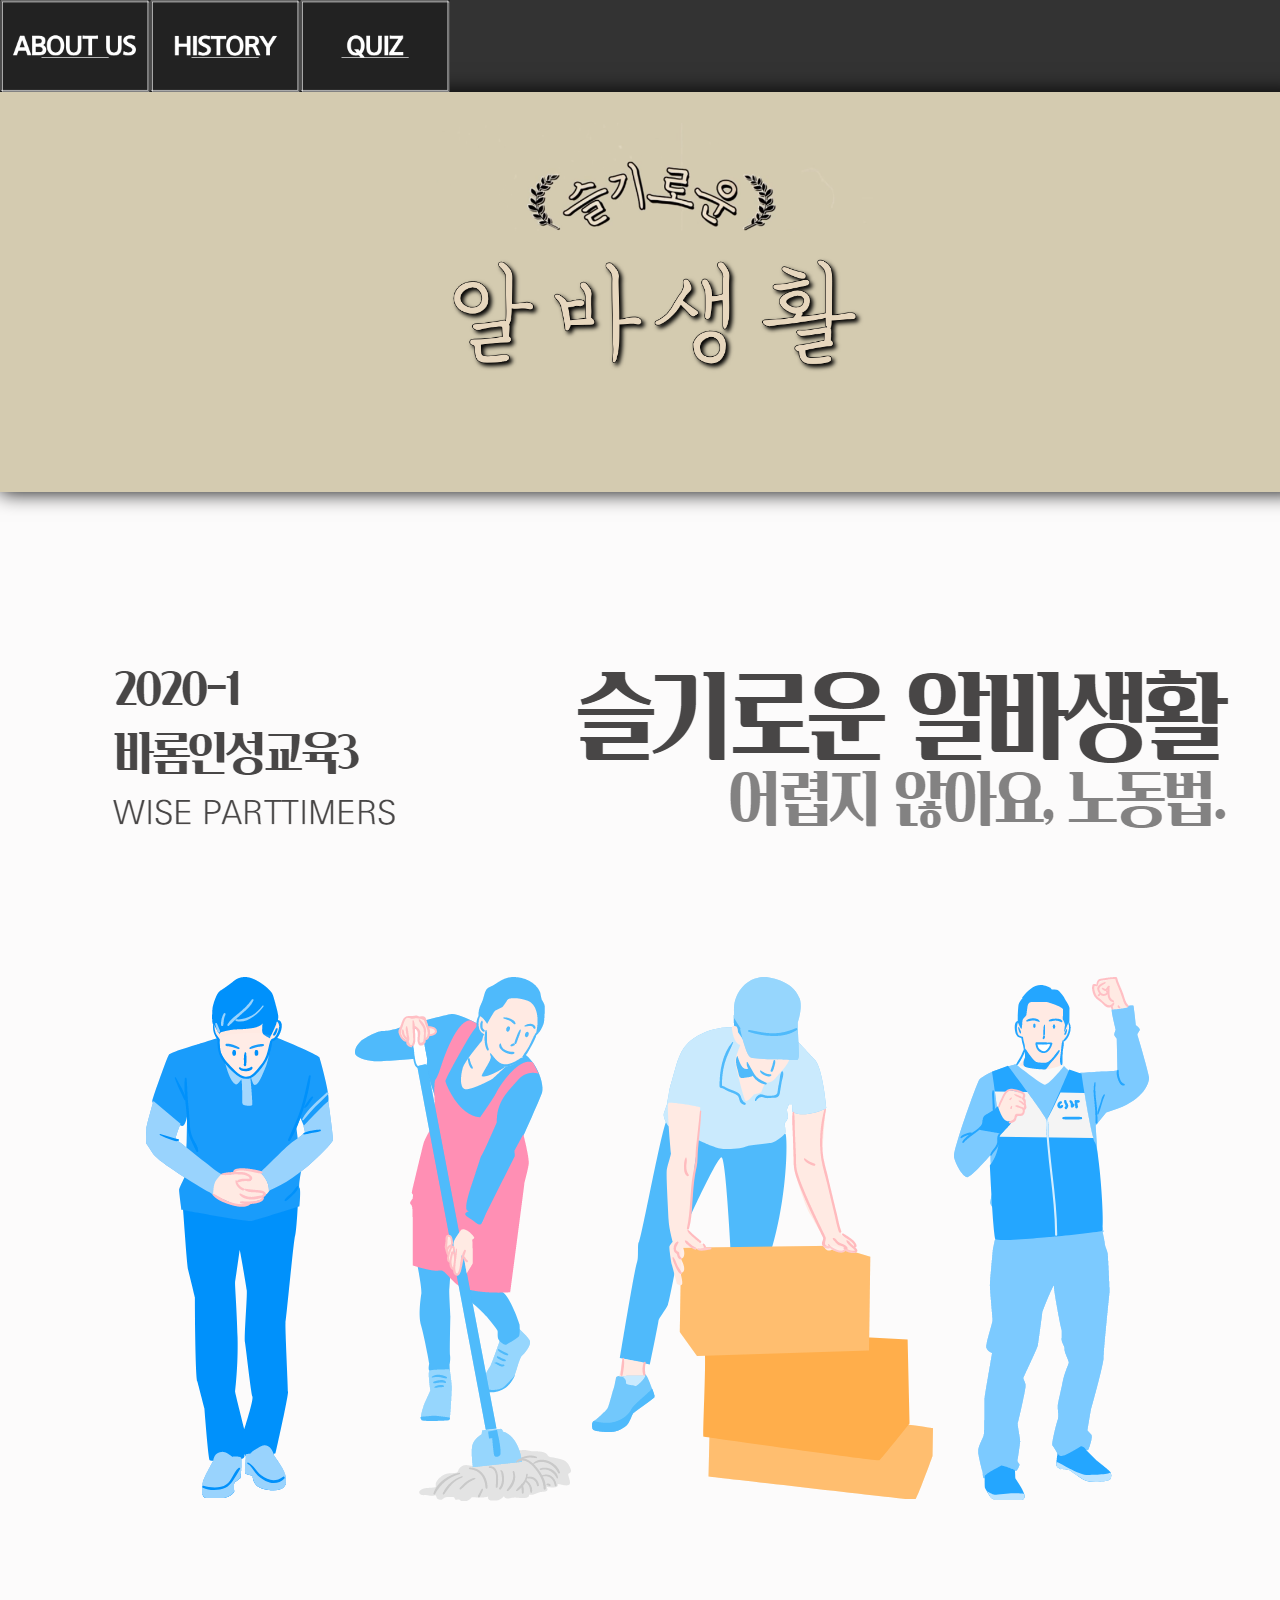
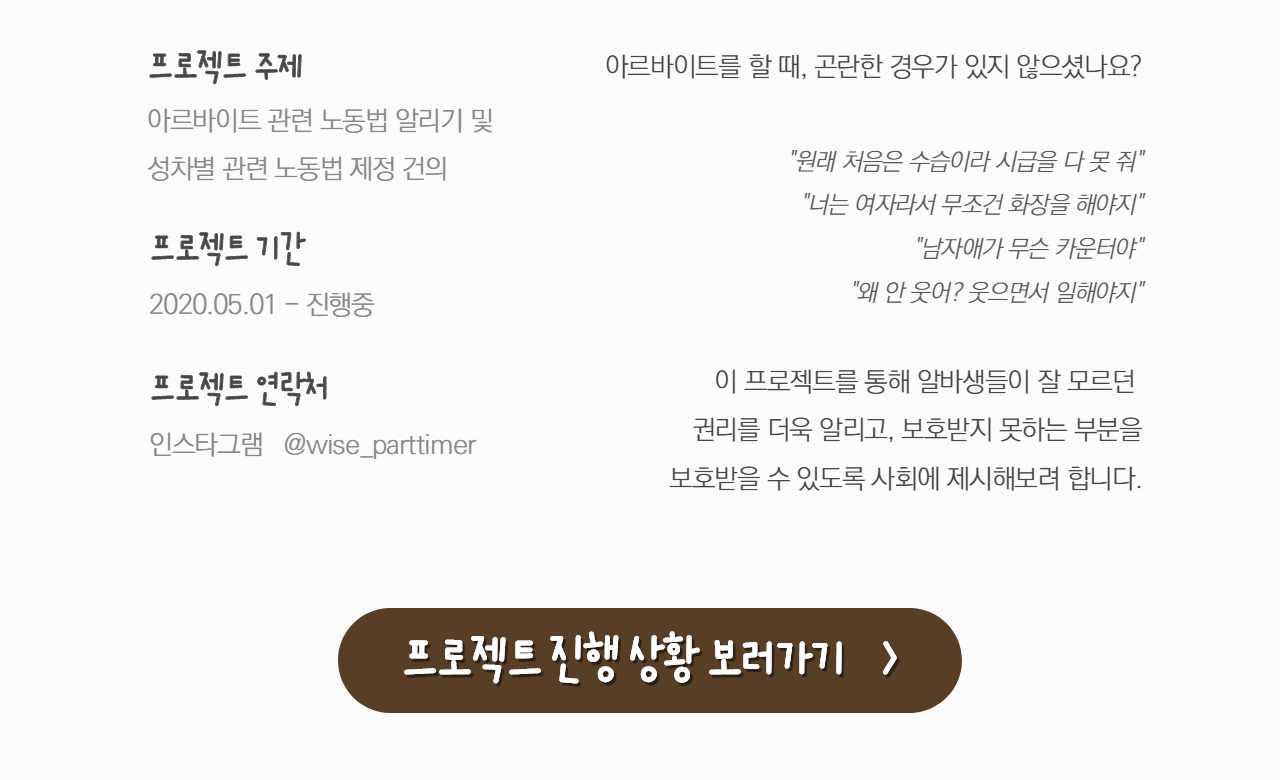
==== index.html @ 7f629c4c "200528 2012" ====
<html>
<head>
    <link href="https://fonts.googleapis.com/css?family=Noto+Sans+KR|Oxanium:400,600&display=swap" rel="stylesheet">
    <link href="/css/main.css" rel="stylesheet" type="text/css" />
    <title>슬기로운 알바생활</title>
</head>

<body>
    <div id="menu">
        <a href="/index.html"><div><img src="/img/menu1.png"></div></a>
        <a href="/history.html"><div><img src="/img/menu2.png"></div></a>
        <a href="#"><div><img src="/img/menu3.png"></div></a>
    </div>
    <div id="header"><img src = /img/team_logo.png></div>
    <div style=" width: 100%; margin-top: 50px;"><div id="desc"><img src="img/aboutus_new2.png"></div></div>

    
    
</body>
</html>
---- css/main.css ----
html {
    font-family: 'Oxanium', 'Noto Sans KR' ;
}

body {margin: 0; padding: 0; background-color: #FCFBFB;}

a, a:visited, a:hover {
    text-decoration: none;
    
}

#header { min-width : 1300px; height: 400px; background-color: #D4CBB0; box-shadow: 0 0 20px;}
#header img { height: 400px; margin: 0 auto; display: block; }

#menu { min-width: 1300px; height: 92px; background-color: #333333; display: flex; }
#menu div {width: 150px; height: 92px;}
#menu a div img {width: 150px;}

#title {width: 1300px; margin: 0 auto;}
#title img {width: 1300px; margin: 0 auto;}

#history {width : 1300px; display: flex; justify-content: space-between; margin: 0 auto;}
#history div:nth-child(1){width: 49%;}
#history div:nth-child(2){width: 2%;}
#history div:nth-child(3){width: 49%;}

#history #mid_line #line {width: 2px; height: 100%; background-color: #333; margin: 0 auto;}

#history #right_h{margin-top: 50px;}
#history #right_h div { width: 600px; height: 337.5px; margin: 0 auto;}
#history #right_h img { width: 600px;}

#history #left_h{margin-top: 50px;}
#history #left_h div { width: 600px; height: 337.5px; margin: 0 auto;}
#history #left_h img { width: 600px;}

#desc {width: 1300px; margin: 0 auto;}
#desc img {width: 1300px; margin: 0 auto;}
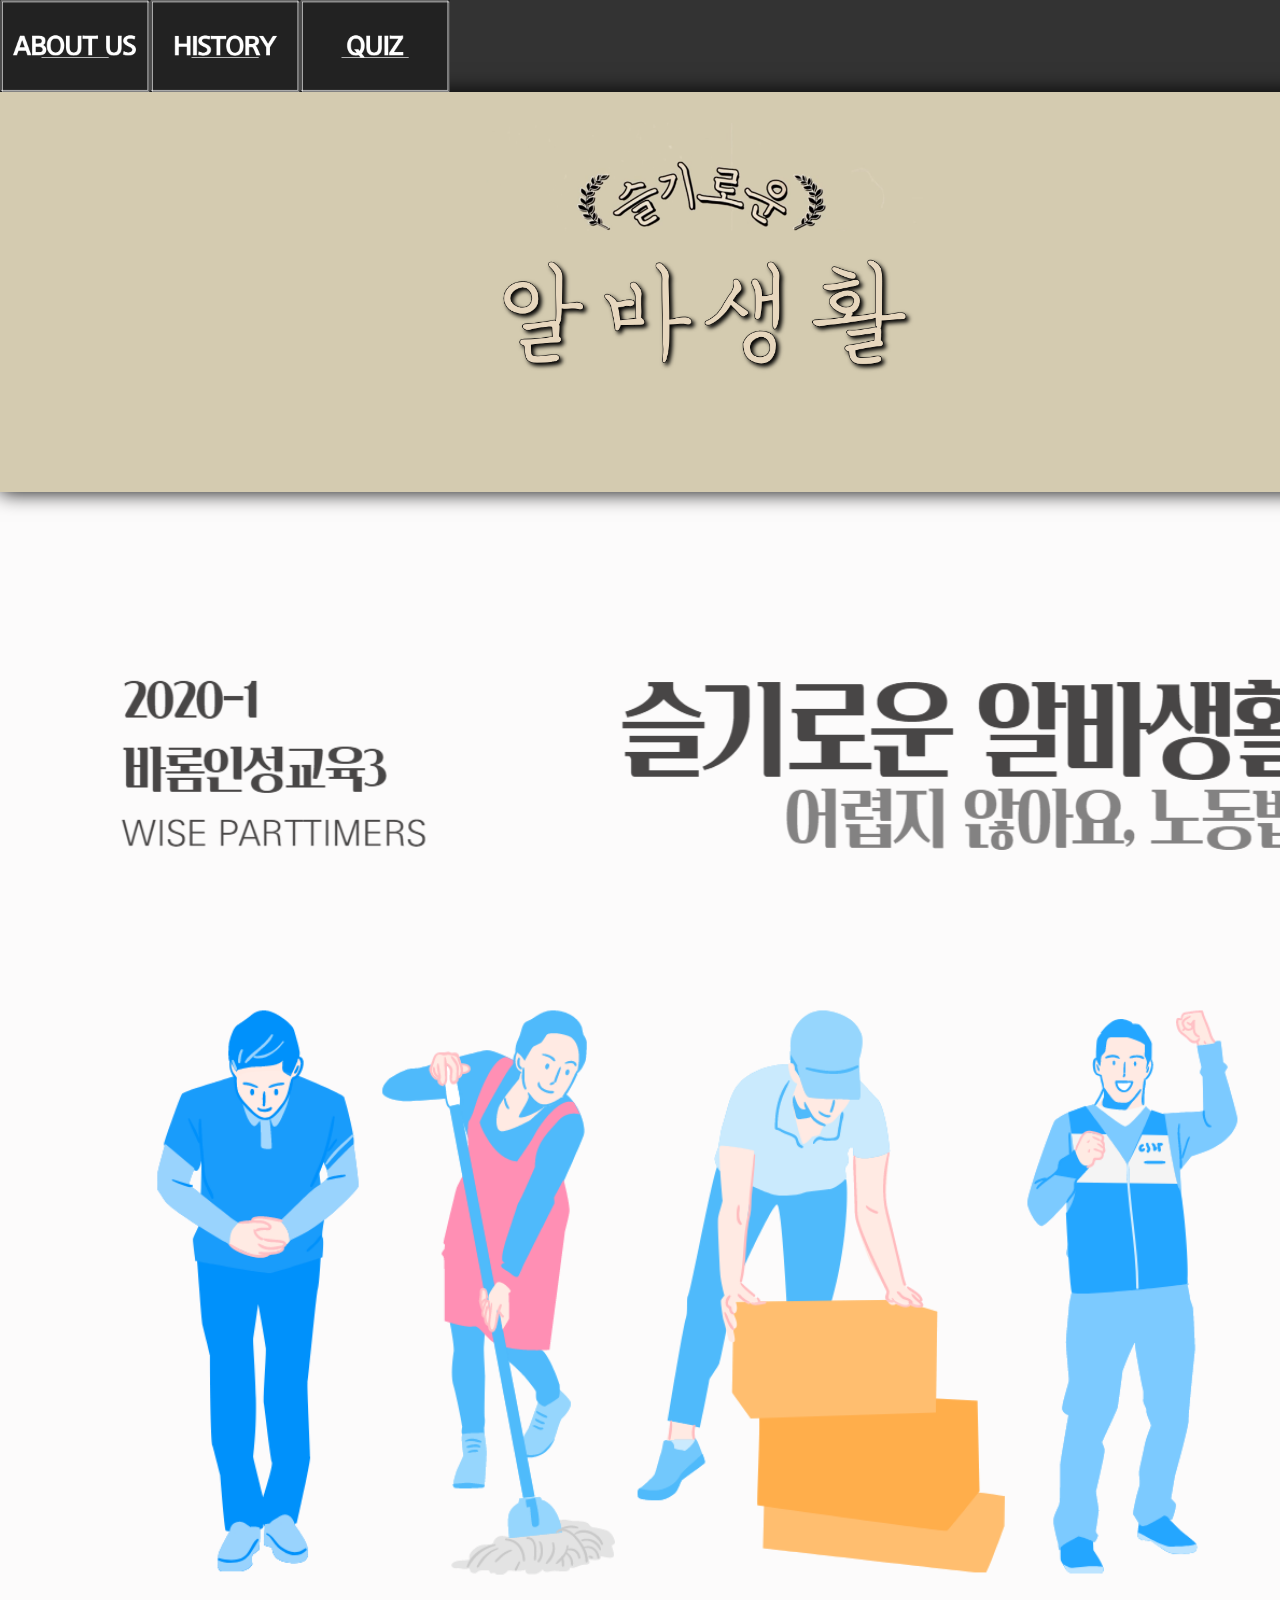
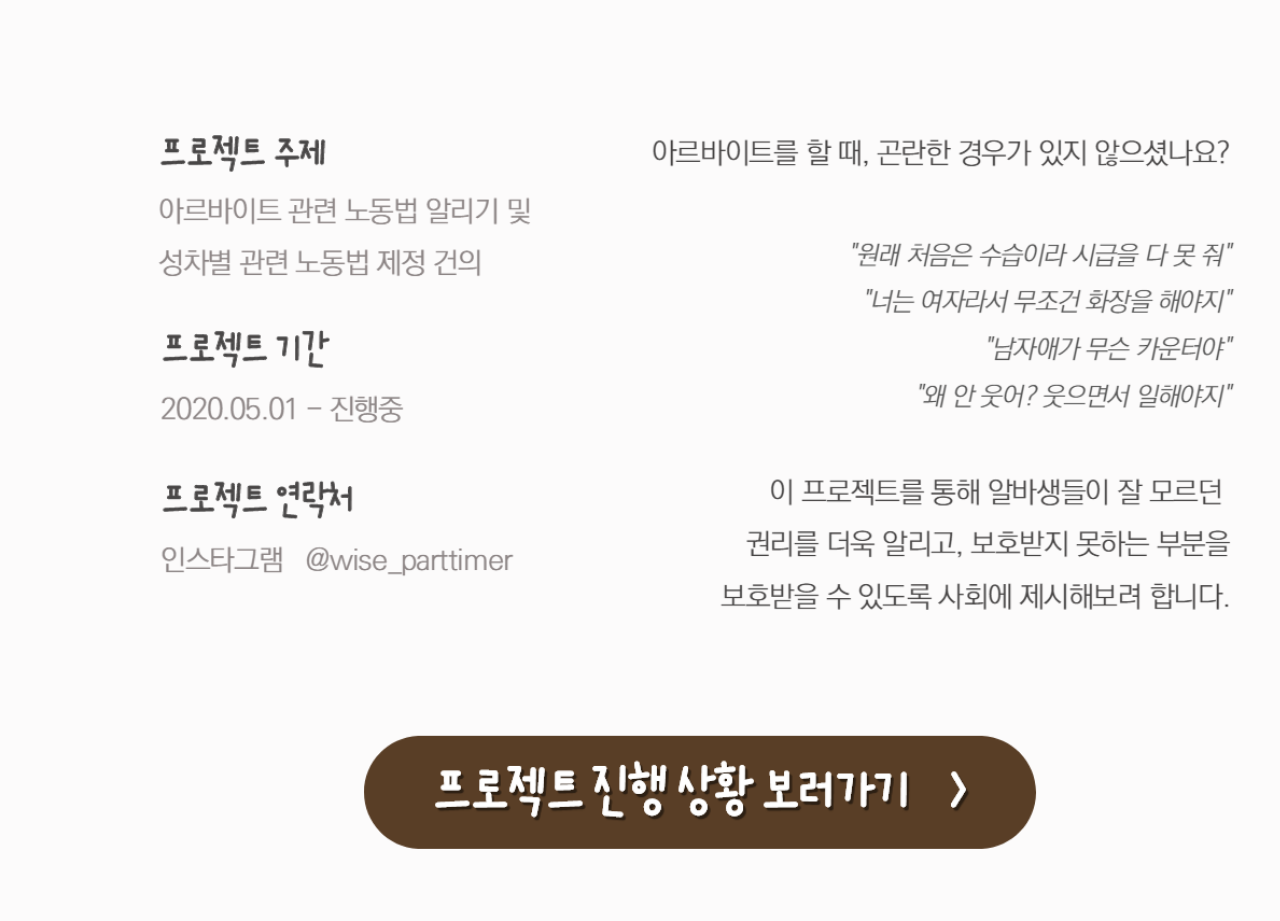
==== commit 1b5b150e: "200529 0037" ====
--- a/index.html
+++ b/index.html
@@ -9,10 +9,16 @@
     <div id="menu">
         <a href="/index.html"><div><img src="/img/menu1.png"></div></a>
         <a href="/history.html"><div><img src="/img/menu2.png"></div></a>
-        <a href="#"><div><img src="/img/menu3.png"></div></a>
+        <a href="#" 
+        onclick='javascript:alert("준비 중 입니다")'
+        ><div><img src="/img/menu3.png"></div></a>
     </div>
     <div id="header"><img src = /img/team_logo.png></div>
-    <div style=" width: 100%; margin-top: 50px;"><div id="desc"><img src="img/aboutus_new2.png"></div></div>
+    <div style=" width: 100%; margin-top: 50px;"><div id="desc"><img src="img/aboutus_new2.png" usemap="#main_img_map"></div></div>
+
+    <map name="main_img_map">
+        <area href="/history.html" coords="0,1800,1400,2000" shape="rect">
+    </map>
 
     
     
--- a/css/main.css
+++ b/css/main.css
@@ -9,30 +9,32 @@
     
 }
 
-#header { min-width : 1300px; height: 400px; background-color: #D4CBB0; box-shadow: 0 0 20px;}
+#header { min-width : 1400px; height: 400px; background-color: #D4CBB0; box-shadow: 0 0 20px;}
 #header img { height: 400px; margin: 0 auto; display: block; }
 
-#menu { min-width: 1300px; height: 92px; background-color: #333333; display: flex; }
+#menu { min-width: 1400px; height: 92px; background-color: #333333; display: flex; }
 #menu div {width: 150px; height: 92px;}
 #menu a div img {width: 150px;}
 
-#title {width: 1300px; margin: 0 auto;}
-#title img {width: 1300px; margin: 0 auto;}
+#title {width: 1400px; margin: 0 auto;}
+#title img {width: 1400px; margin: 0 auto;}
 
-#history {width : 1300px; display: flex; justify-content: space-between; margin: 0 auto;}
-#history div:nth-child(1){width: 49%;}
-#history div:nth-child(2){width: 2%;}
-#history div:nth-child(3){width: 49%;}
+#history {width : 1400px; display: flex; justify-content: space-between; margin: 0 auto; height: auto;}
+#history div:nth-child(1){width: 699px;}
+#history div:nth-child(2){width: 2px;}
+#history div:nth-child(3){width: 699px;}
 
-#history #mid_line #line {width: 2px; height: 100%; background-color: #333; margin: 0 auto;}
+#history #mid_line #line {width: 2px; height: 100%; background-color: #333; margin: 50px auto; }
 
 #history #right_h{margin-top: 50px;}
-#history #right_h div { width: 600px; height: 337.5px; margin: 0 auto;}
+#history #right_h .h_img { width: 600px; height: 800px; margin: 0 auto; padding-left: 99px; border-top: 1px solid #222;}
 #history #right_h img { width: 600px;}
 
 #history #left_h{margin-top: 50px;}
-#history #left_h div { width: 600px; height: 337.5px; margin: 0 auto;}
+#history #left_h .h_img { width: 600px; height: 800px; margin: 0 auto; padding-right: 99px; border-top: 1px solid #222;}
 #history #left_h img { width: 600px;}
 
-#desc {width: 1300px; margin: 0 auto;}
-#desc img {width: 1300px; margin: 0 auto;}+#history #blank { height: 400px; border: 0px;}
+
+#desc {width: 1400px; margin: 0 auto;}
+#desc img {width: 1400px; margin: 0 auto;}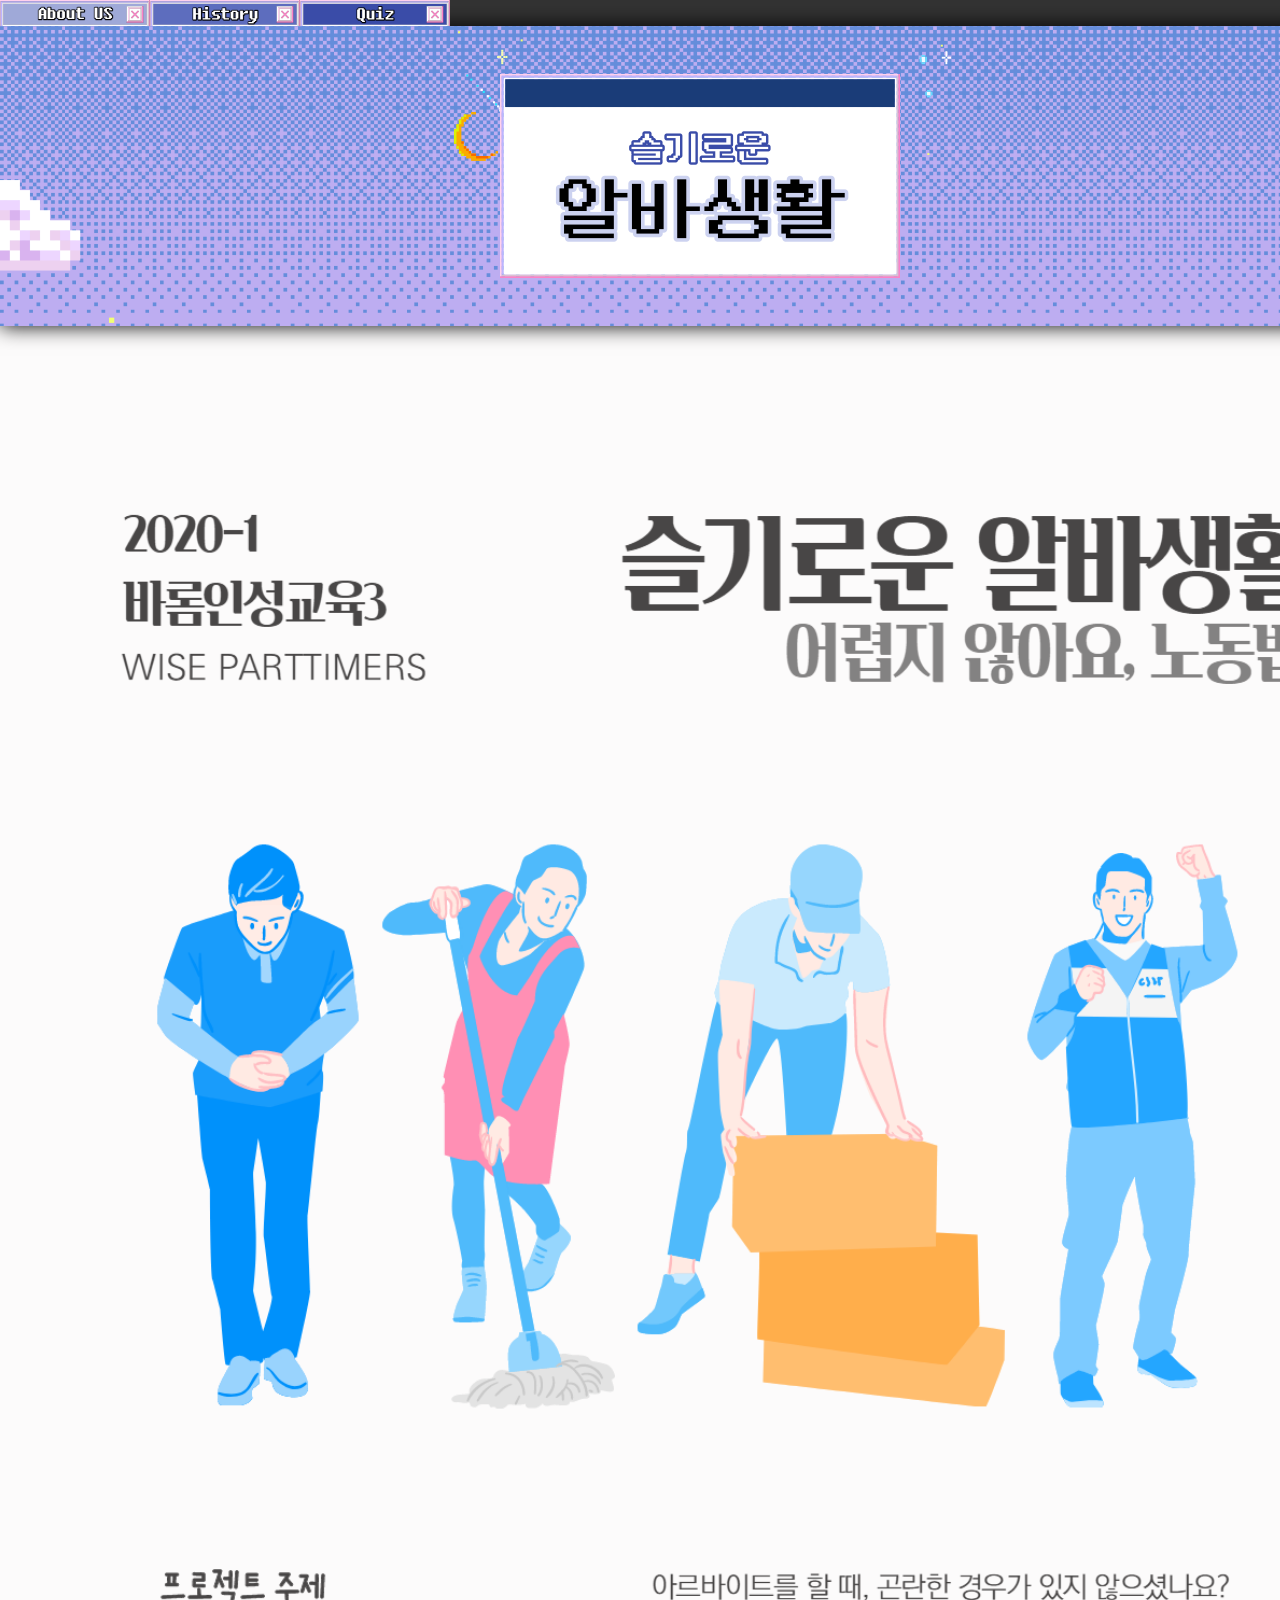
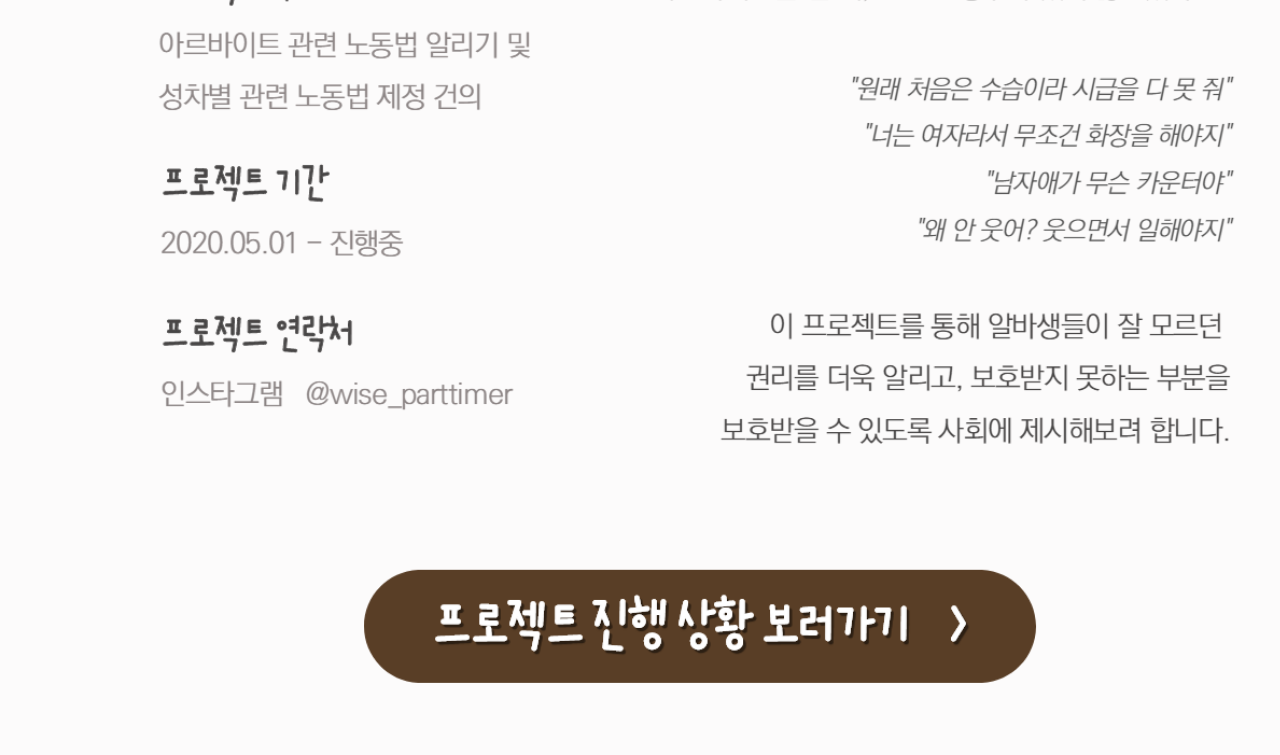
==== commit b0d3204a: "200601 0128" ====
--- a/index.html
+++ b/index.html
@@ -6,13 +6,15 @@
 </head>
 
 <body>
-    <div id="menu">
-        <a href="/index.html"><div><img src="/img/menu1.png"></div></a>
-        <a href="/history.html"><div><img src="/img/menu2.png"></div></a>
-        <a href="#" 
-        onclick='javascript:alert("준비 중 입니다")'
-        ><div><img src="/img/menu3.png"></div></a>
-    </div>
+    <div id="menu_pack">
+        <div id="menu">
+            <a href="/index.html"><div><img src="/img/menu1.png"></div></a>
+            <a href="/history.html"><div><img src="/img/menu2.png"></div></a>
+            <a href="#"
+            onclick='javascript:alert("준비 중 입니다")'
+            ><div><img src="/img/menu3.png"></div></a>
+        </div>
+        </div>
     <div id="header"><img src = /img/team_logo.png></div>
     <div style=" width: 100%; margin-top: 50px;"><div id="desc"><img src="img/aboutus_new2.png" usemap="#main_img_map"></div></div>
 
--- a/css/main.css
+++ b/css/main.css
@@ -9,11 +9,13 @@
     
 }
 
-#header { min-width : 1400px; height: 400px; background-color: #D4CBB0; box-shadow: 0 0 20px;}
-#header img { height: 400px; margin: 0 auto; display: block; }
+#header { min-width : 1400px; height: 300px; background-color: #BDADF1; box-shadow: 0 0 20px;}
+#header img { height: 300px; margin: 0 auto; display: block; }
 
-#menu { min-width: 1400px; height: 92px; background-color: #333333; display: flex; }
-#menu div {width: 150px; height: 92px;}
+#menu_pack { min-width: 1400px; height: 26px;}
+
+#menu { width: 1400px; height: 26px; background-color: #333333; display: flex; margin: 0 auto;}
+#menu div {width: 150px; height: 26px;}
 #menu a div img {width: 150px;}
 
 #title {width: 1400px; margin: 0 auto;}
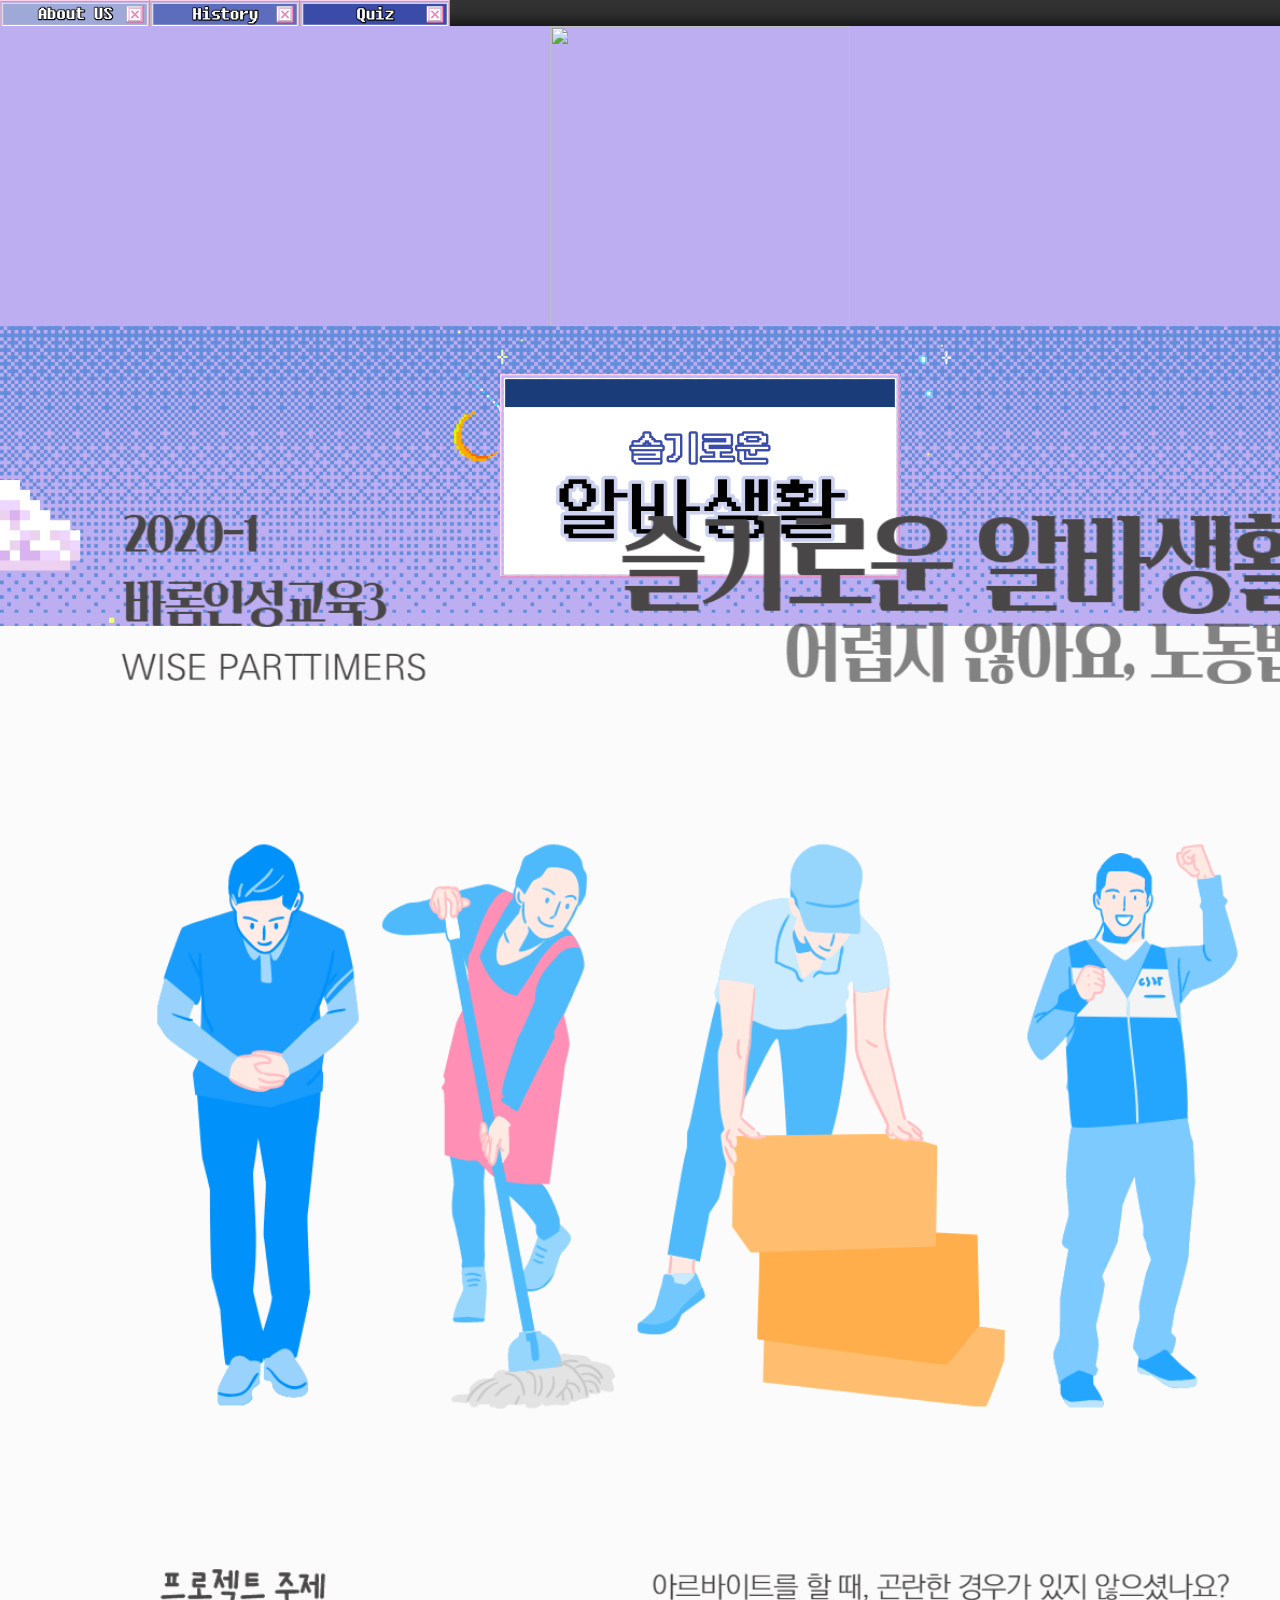
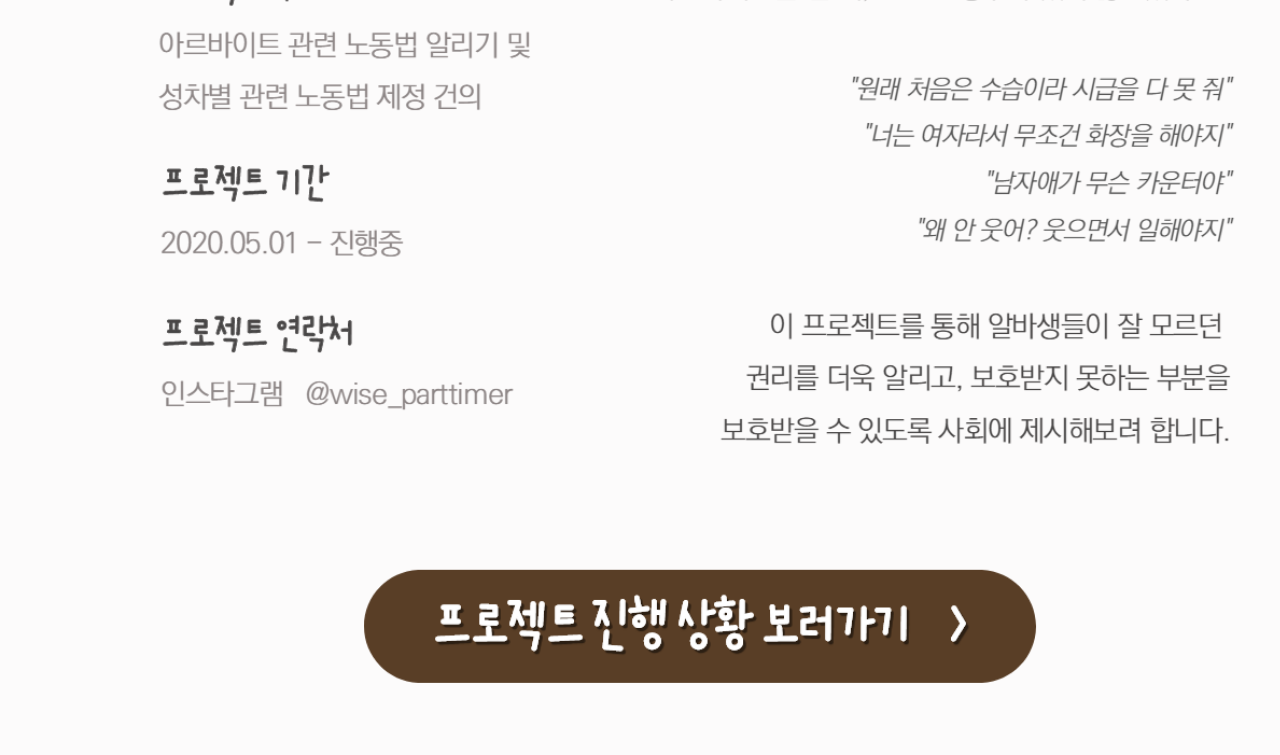
==== commit 0db1c154: "200604 1036" ====
--- a/index.html
+++ b/index.html
@@ -10,12 +10,13 @@
         <div id="menu">
             <a href="/index.html"><div><img src="/img/menu1.png"></div></a>
             <a href="/history.html"><div><img src="/img/menu2.png"></div></a>
-            <a href="#"
-            onclick='javascript:alert("준비 중 입니다")'
-            ><div><img src="/img/menu3.png"></div></a>
+            <a href="/quiz.html"><div><img src="/img/menu3.png"></div></a>
         </div>
         </div>
-    <div id="header"><img src = /img/team_logo.png></div>
+    <div id="header">
+        <img src = /img/event_web.png>
+        <img src = /img/team_logo.png>
+    </div>
     <div style=" width: 100%; margin-top: 50px;"><div id="desc"><img src="img/aboutus_new2.png" usemap="#main_img_map"></div></div>
 
     <map name="main_img_map">
--- a/css/main.css
+++ b/css/main.css
@@ -12,7 +12,7 @@
 #header { min-width : 1400px; height: 300px; background-color: #BDADF1; box-shadow: 0 0 20px;}
 #header img { height: 300px; margin: 0 auto; display: block; }
 
-#menu_pack { min-width: 1400px; height: 26px;}
+#menu_pack { min-width: 1400px; height: 26px; background-color: #333333}
 
 #menu { width: 1400px; height: 26px; background-color: #333333; display: flex; margin: 0 auto;}
 #menu div {width: 150px; height: 26px;}
@@ -26,17 +26,20 @@
 #history div:nth-child(2){width: 2px;}
 #history div:nth-child(3){width: 699px;}
 
-#history #mid_line #line {width: 2px; height: 100%; background-color: #333; margin: 50px auto; }
+#history #mid_line #line {width: 2px; height: 100%; background: linear-gradient(#978DFF, #BD9BF1);     margin: 50px auto; }
 
 #history #right_h{margin-top: 50px;}
-#history #right_h .h_img { width: 600px; height: 800px; margin: 0 auto; padding-left: 99px; border-top: 1px solid #222;}
+#history #right_h .h_img { width: 600px; height: 800px; margin: 0 auto; padding-left: 99px; border-top: 1px solid #9FA9D8;}
 #history #right_h img { width: 600px;}
 
 #history #left_h{margin-top: 50px;}
-#history #left_h .h_img { width: 600px; height: 800px; margin: 0 auto; padding-right: 99px; border-top: 1px solid #222;}
+#history #left_h .h_img { width: 600px; height: 800px; margin: 0 auto; padding-right: 99px; border-top: 1px solid #E0BFE6;}
 #history #left_h img { width: 600px;}
 
 #history #blank { height: 400px; border: 0px;}
 
 #desc {width: 1400px; margin: 0 auto;}
-#desc img {width: 1400px; margin: 0 auto;}+#desc img {width: 1400px; margin: 0 auto;}
+
+
+#quiz {width: 1400px; margin: 0 auto;}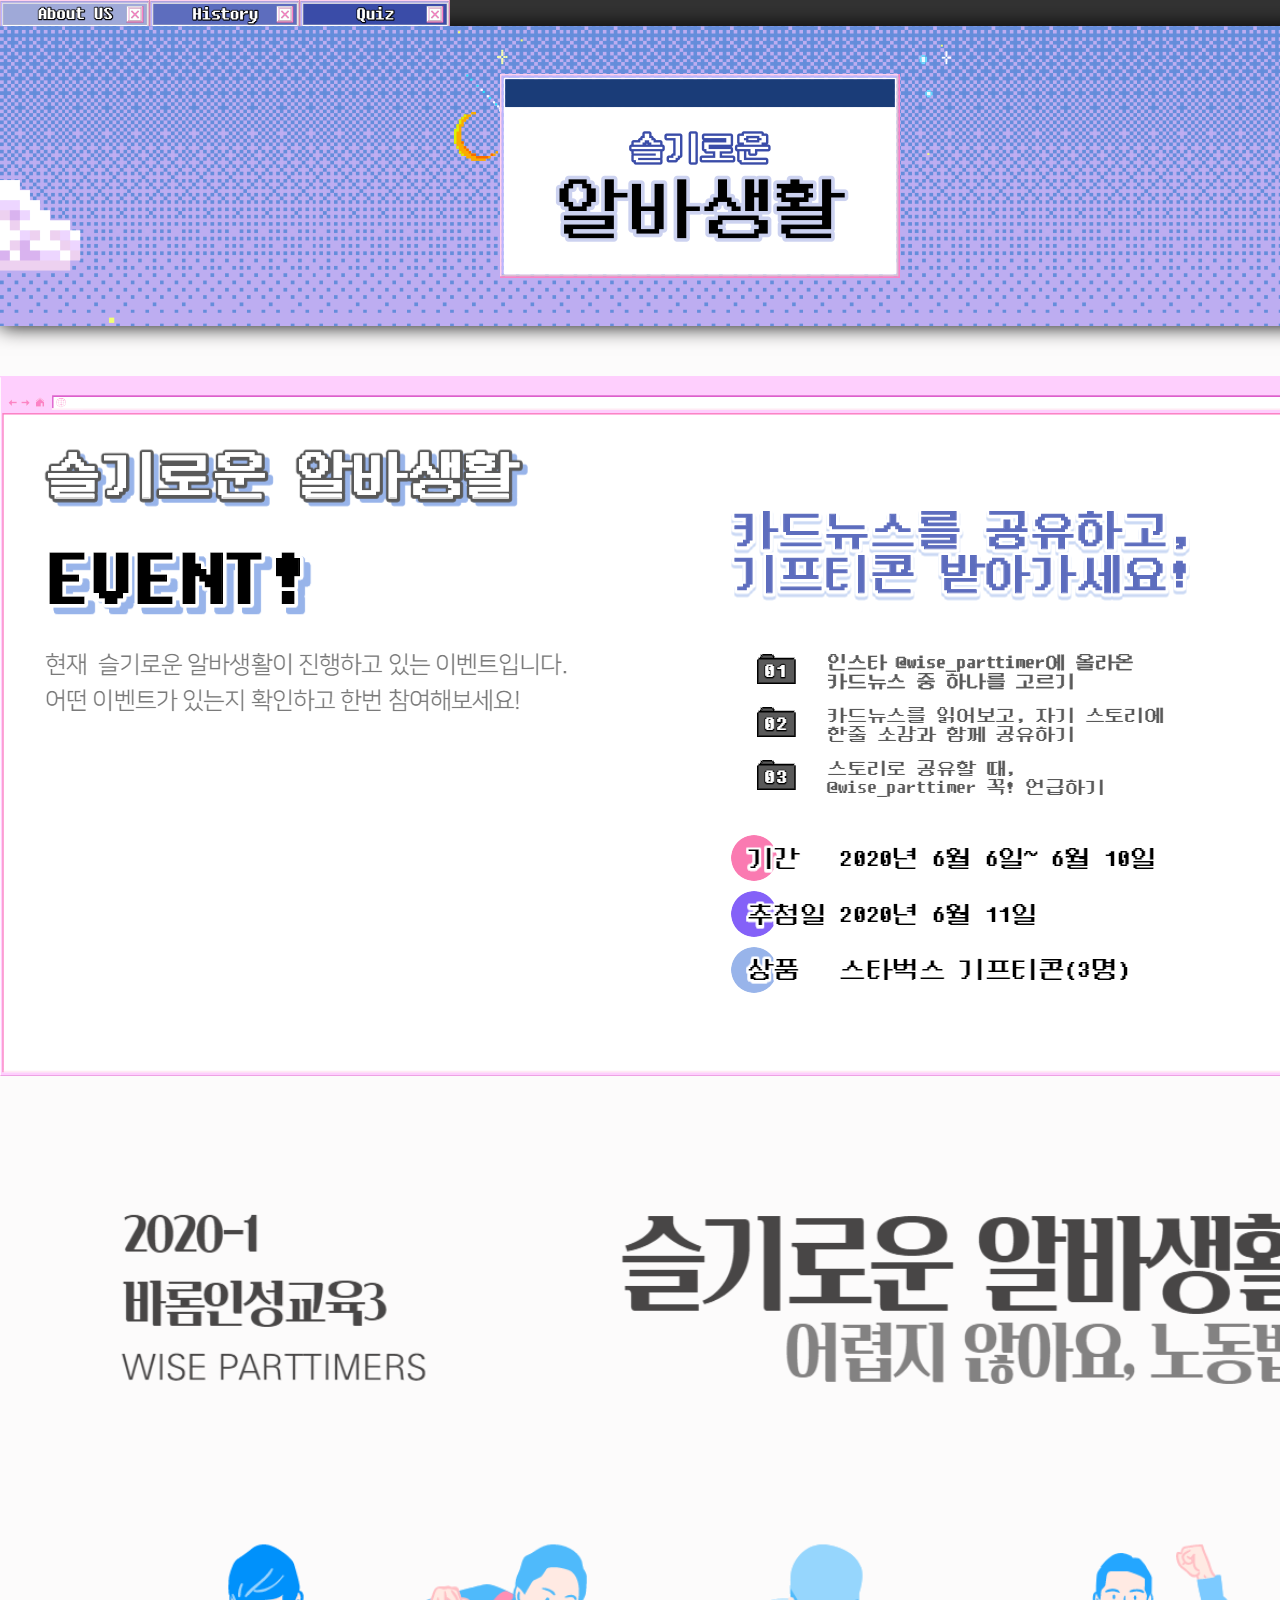
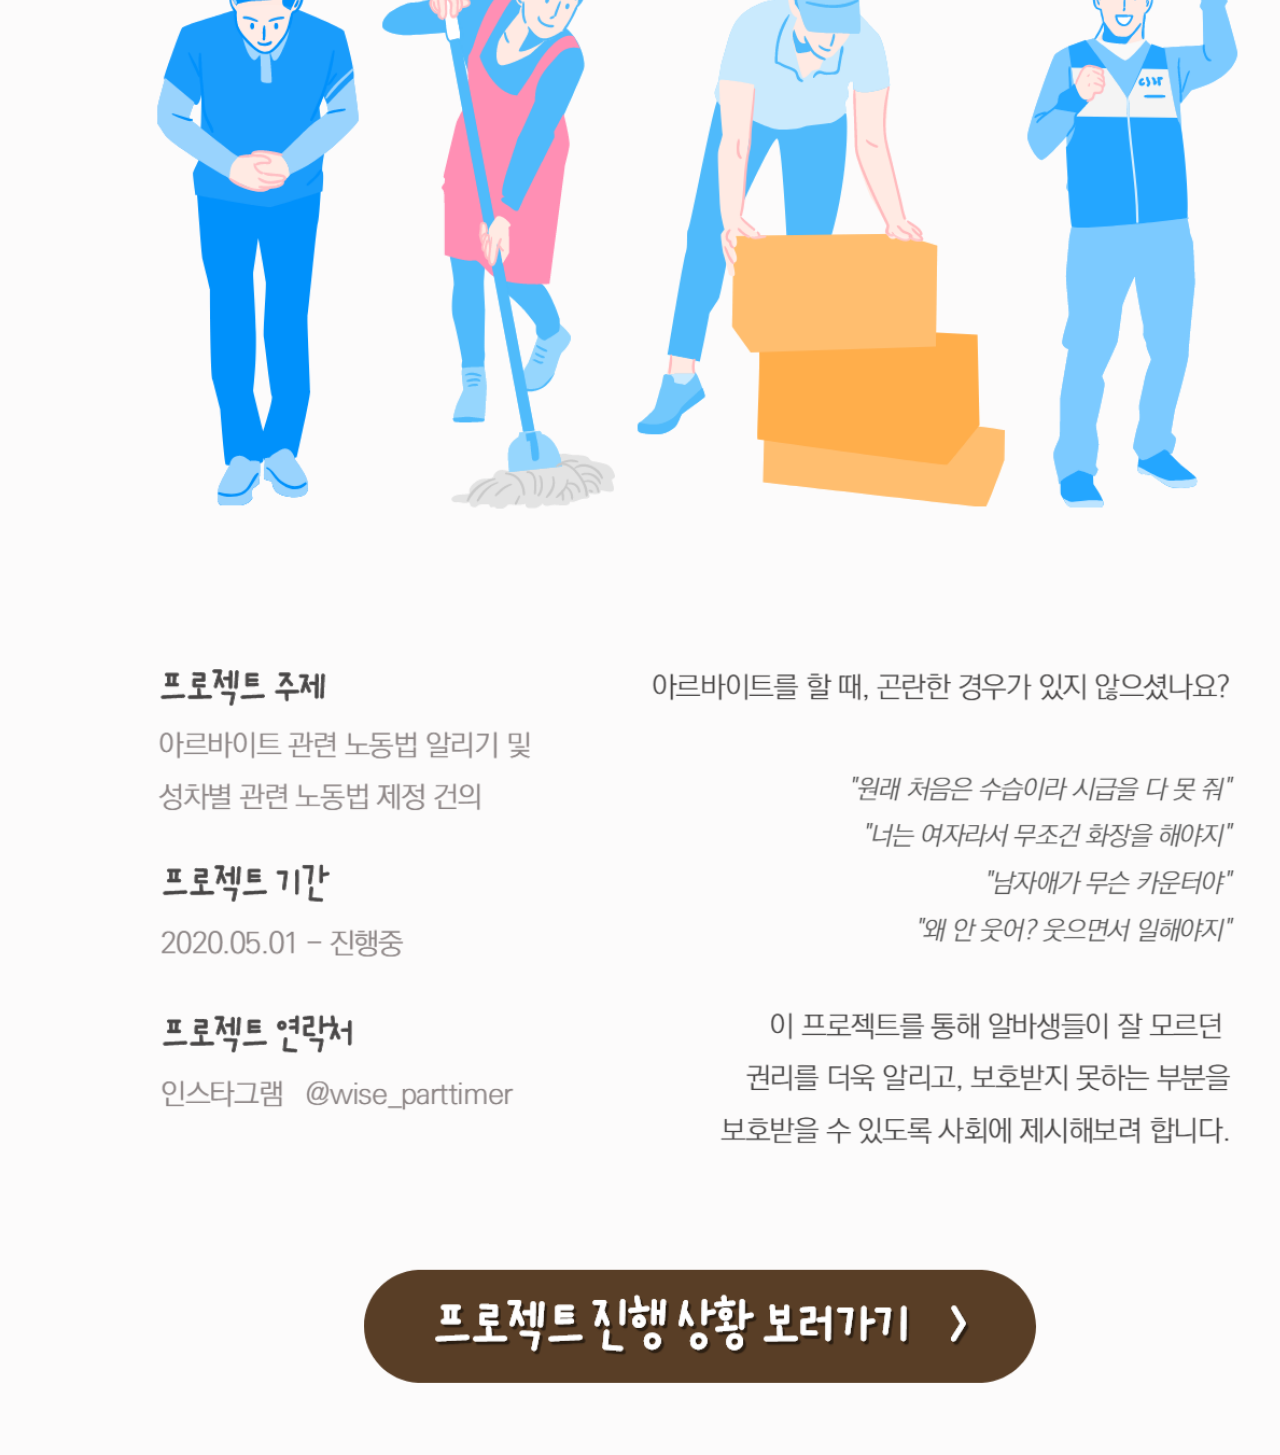
==== commit 4174e25b: "200604 1037" ====
--- a/index.html
+++ b/index.html
@@ -12,12 +12,15 @@
             <a href="/history.html"><div><img src="/img/menu2.png"></div></a>
             <a href="/quiz.html"><div><img src="/img/menu3.png"></div></a>
         </div>
-        </div>
+    </div>
     <div id="header">
-        <img src = /img/event_web.png>
         <img src = /img/team_logo.png>
     </div>
-    <div style=" width: 100%; margin-top: 50px;"><div id="desc"><img src="img/aboutus_new2.png" usemap="#main_img_map"></div></div>
+    <div style=" width: 100%; margin-top: 50px;"><div id="desc">
+        <img src = /img/event-web.png>
+        <img src="img/aboutus_new2.png" usemap="#main_img_map">
+    </div>
+
 
     <map name="main_img_map">
         <area href="/history.html" coords="0,1800,1400,2000" shape="rect">
